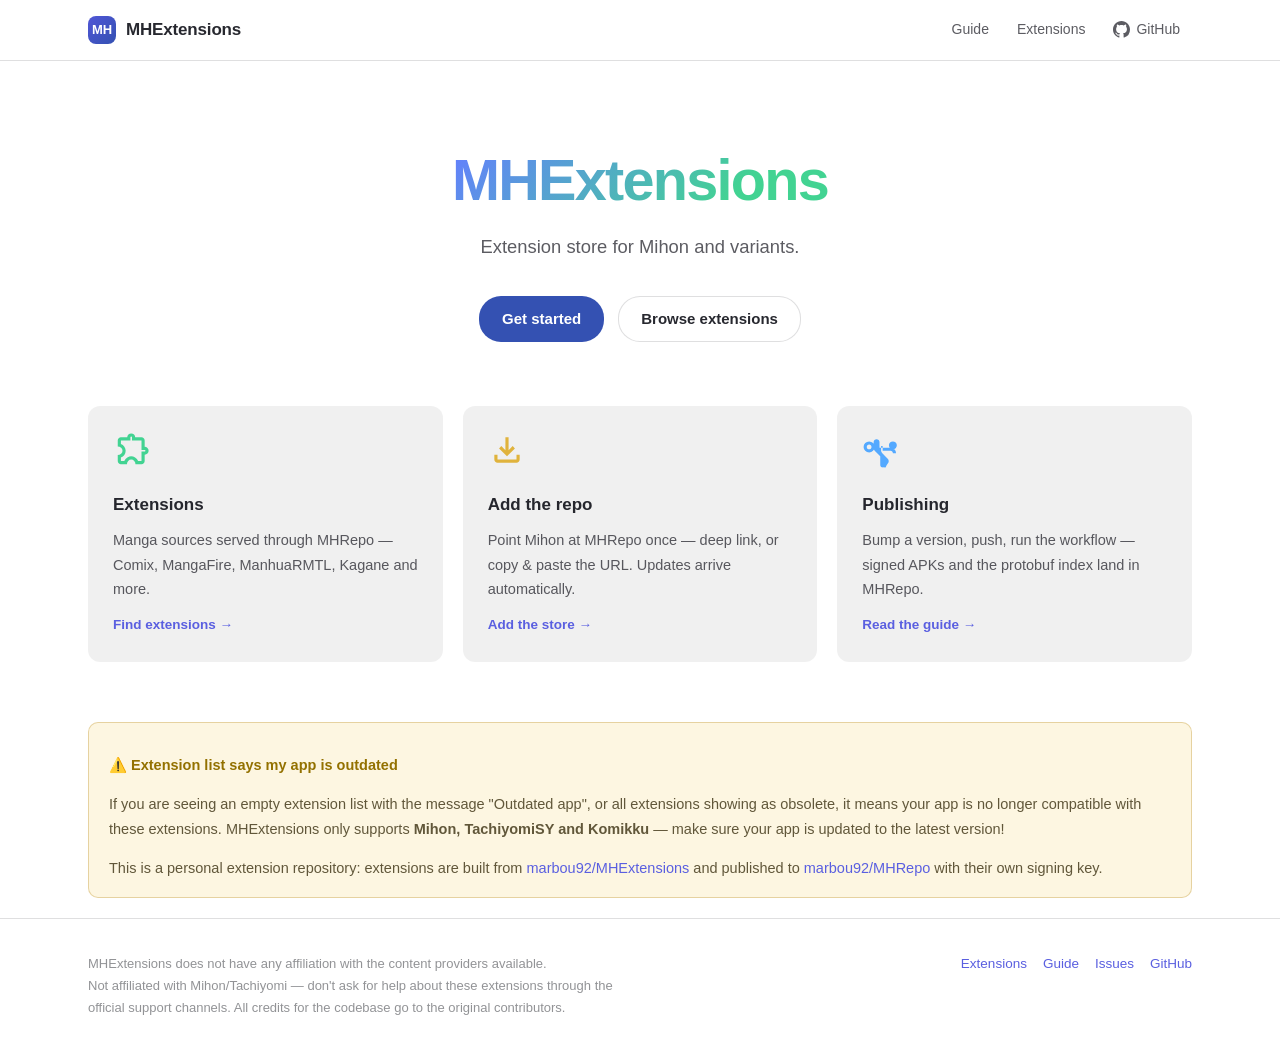
==== docs/index.html @ e00ef1f7 "docs(site): ship the GitHub Pages site in docs/ + update-site workflow — zero build, keiyoushi look," ====
<!DOCTYPE html>
<html lang="en">
<head>
  <meta charset="utf-8">
  <meta name="viewport" content="width=device-width, initial-scale=1">
  <title>MHExtensions</title>
  <meta name="description" content="Extension store for Mihon and variants.">
  <link rel="icon" type="image/png" href="./icons/comixto.png">
  <link rel="stylesheet" href="./assets/style.css">
</head>
<body>
  <header class="navbar">
    <div class="container nav-inner">
      <a class="brand" href="./index.html"><span class="logo">MH</span>MHExtensions</a>
      <nav class="nav-links" aria-label="Main navigation">
        <a href="./guide.html">Guide</a>
        <a href="./extensions.html">Extensions</a>
        <a class="gh" href="https://github.com/marbou92/MHExtensions" target="_blank" rel="noopener noreferrer" aria-label="GitHub repository">
          <svg viewBox="0 0 16 16" fill="currentColor" aria-hidden="true"><path d="M8 0C3.58 0 0 3.58 0 8c0 3.54 2.29 6.53 5.47 7.59.4.07.55-.17.55-.38 0-.19-.01-.82-.01-1.49-2.01.37-2.53-.49-2.69-.94-.09-.23-.48-.94-.82-1.13-.28-.15-.68-.52-.01-.53.63-.01 1.08.58 1.23.82.72 1.21 1.87.87 2.33.66.07-.52.28-.87.51-1.07-1.78-.2-3.64-.89-3.64-3.95 0-.87.31-1.59.82-2.15-.08-.2-.36-1.02.08-2.12 0 0 .67-.21 2.2.82.64-.18 1.32-.27 2-.27s1.36.09 2 .27c1.53-1.04 2.2-.82 2.2-.82.44 1.1.16 1.92.08 2.12.51.56.82 1.27.82 2.15 0 3.07-1.87 3.75-3.65 3.95.29.25.54.73.54 1.48 0 1.07-.01 1.93-.01 2.2 0 .21.15.46.55.38A8.01 8.01 0 0 0 16 8c0-4.42-3.58-8-8-8Z"/></svg>
          <span>GitHub</span>
        </a>
      </nav>
    </div>
  </header>

  <main>
    <section class="hero container">
      <h1><span class="clip">MHExtensions</span></h1>
      <p class="tagline">Extension store for Mihon and variants.</p>
      <div class="actions">
        <a class="btn btn-brand" href="./guide.html">Get started</a>
        <a class="btn btn-alt" href="./extensions.html">Browse extensions</a>
      </div>
    </section>

    <section class="container" aria-label="Highlights">
      <div class="features">
        <a class="feature" href="./extensions.html">
          <div class="icon">
            <svg height="38" width="38" viewBox="0 -960 960 960" fill="var(--green)" aria-hidden="true"><path d="M352-120H200q-33 0-56.5-23.5T120-200v-152q48 0 84-30.5t36-77.5q0-47-36-77.5T120-568v-152q0-33 23.5-56.5T200-800h160q0-42 29-71t71-29q42 0 71 29t29 71h160q33 0 56.5 23.5T800-720v160q42 0 71 29t29 71q0 42-29 71t-71 29v160q0 33-23.5 56.5T720-120H568q0-50-31.5-85T460-240q-45 0-76.5 35T352-120Zm-152-80h85q24-66 77-93t98-27q45 0 98 27t77 93h85v-240h80q8 0 14-6t6-14q0-8-6-14t-14-6h-80v-240H480v-80q0-8-6-14t-14-6q-8 0-14 6t-6 14v80H200v88q54 20 87 67t33 105q0 57-33 104t-87 68v88Zm310-310Z"/></svg>
          </div>
          <h3>Extensions</h3>
          <p>Manga sources served through MHRepo — Comix, MangaFire, ManhuaRMTL, Kagane and more.</p>
          <div class="link-text"><span>Find extensions →</span></div>
        </a>
        <a class="feature" href="./add-repo.html">
          <div class="icon">
            <svg height="38" width="38" viewBox="0 -960 960 960" fill="var(--yellow)" aria-hidden="true"><path d="M480-320 280-520l56-58 104 104v-326h80v326l104-104 56 58-200 200ZM240-160q-33 0-56.5-23.5T160-240v-120h80v120h480v-120h80v120q0 33-23.5 56.5T720-160H240Z"/></svg>
          </div>
          <h3>Add the repo</h3>
          <p>Point Mihon at MHRepo once — deep link, or copy &amp; paste the URL. Updates arrive automatically.</p>
          <div class="link-text"><span>Add the store →</span></div>
        </a>
        <a class="feature" href="./guide.html#publishing">
          <div class="icon">
            <svg height="38" width="38" viewBox="0 -960 960 960" fill="var(--blue)" aria-hidden="true"><path d="M521-40q-25 0-42.5-17.5T461-100v-219L320-462q-12-12-19-29t-7-37v-152q0-32 21-53t53-21q32 0 53 21t21 53v140h278q60 0 100 41t40 99h-80q0-26-17-43t-43-17H522v-120h-40v104q0 25 10 47.5t27 39.5l130 129q14 14 20 30.5t6 32.5q0 34-23.5 56.5T595-40l-74-2ZM180-417q-58 0-99-41T40-557q0-58 41-99t99-41q58 0 99 41t41 99q0 58-41 99t-99 41Zm600-80q-42 0-71-29t-29-71q0-42 29-71t71-29q42 0 71 29t29 71q0 42-29 71t-71 29ZM180-497q25 0 42.5-17.5T240-557q0-25-17.5-42.5T180-617q-25 0-42.5 17.5T120-557q0 25 17.5 42.5T180-497Z"/></svg>
          </div>
          <h3>Publishing</h3>
          <p>Bump a version, push, run the workflow — signed APKs and the protobuf index land in MHRepo.</p>
          <div class="link-text"><span>Read the guide →</span></div>
        </a>
      </div>

      <div class="block block-warning">
        <p class="block-title">⚠️ Extension list says my app is outdated</p>
        <p>
          If you are seeing an empty extension list with the message "Outdated app", or all extensions
          showing as obsolete, it means your app is no longer compatible with these extensions.
          MHExtensions only supports <strong>Mihon, TachiyomiSY and Komikku</strong> — make sure your app
          is updated to the latest version!
        </p>
        <p style="margin: 10px 0 0">
          This is a personal extension repository: extensions are built from
          <a href="https://github.com/marbou92/MHExtensions" target="_blank" rel="noopener noreferrer">marbou92/MHExtensions</a>
          and published to
          <a href="https://github.com/marbou92/MHRepo" target="_blank" rel="noopener noreferrer">marbou92/MHRepo</a>
          with their own signing key.
        </p>
      </div>
    </section>
  </main>

  <footer class="footer">
    <div class="container inner">
      <p>
        MHExtensions does not have any affiliation with the content providers available.<br>
        Not affiliated with Mihon/Tachiyomi — don't ask for help about these extensions through the
        official support channels. All credits for the codebase go to the original contributors.
      </p>
      <div class="links">
        <a href="./extensions.html">Extensions</a>
        <a href="./guide.html">Guide</a>
        <a href="https://github.com/marbou92/MHExtensions/issues" target="_blank" rel="noopener noreferrer">Issues</a>
        <a href="https://github.com/marbou92/MHExtensions" target="_blank" rel="noopener noreferrer">GitHub</a>
      </div>
    </div>
  </footer>
</body>
</html>
---- docs/assets/style.css ----
/* MHExtensions — keiyoushi-style site (VitePress look, zero build) */

:root {
  color-scheme: dark;
  --bg: #1e1e20;
  --bg-alt: #161618;
  --elv: #202127;
  --soft: rgba(128, 128, 136, 0.14);
  --text: rgba(235, 235, 245, 0.86);
  --muted: rgba(235, 235, 245, 0.6);
  --faint: rgba(235, 235, 245, 0.38);
  --divider: rgba(82, 82, 89, 0.32);
  --brand-1: #747bff;
  --brand-2: #646cff;
  --brand-3: #3451b2;
  --brand-soft: rgba(100, 108, 255, 0.14);
  --green: #42d392;
  --yellow: #e0b33c;
  --blue: #54a9ff;
  --code-text: #d3d6f6;
  --warn-bg: rgba(234, 179, 8, 0.12);
  --warn-border: rgba(234, 179, 8, 0.3);
  --warn-title: #e0b33c;
  --warn-text: rgba(235, 227, 205, 0.86);
  --shadow: 0 12px 32px rgba(0, 0, 0, 0.35);
}

@media (prefers-color-scheme: light) {
  :root {
    color-scheme: light;
    --bg: #ffffff;
    --bg-alt: #f6f6f7;
    --elv: #ffffff;
    --soft: rgba(8, 8, 8, 0.06);
    --text: rgba(7, 8, 16, 0.87);
    --muted: rgba(7, 8, 16, 0.66);
    --faint: rgba(7, 8, 16, 0.44);
    --divider: rgba(60, 60, 67, 0.16);
    --brand-1: #5a5fe0;
    --brand-2: #5056d6;
    --brand-3: #3451b2;
    --brand-soft: rgba(100, 108, 255, 0.1);
    --code-text: #3b3e63;
    --warn-bg: rgba(234, 179, 8, 0.12);
    --warn-border: rgba(180, 130, 10, 0.3);
    --warn-title: #937100;
    --warn-text: rgba(80, 70, 40, 0.9);
    --shadow: 0 12px 32px rgba(0, 0, 0, 0.08);
  }
}

* { box-sizing: border-box; }

html { scroll-behavior: smooth; }

body {
  margin: 0;
  background: var(--bg);
  color: var(--text);
  font-family: -apple-system, BlinkMacSystemFont, "Segoe UI", Roboto, "Helvetica Neue", Arial,
    "Noto Sans", sans-serif;
  font-size: 16px;
  line-height: 1.7;
  -webkit-font-smoothing: antialiased;
}

a { color: var(--brand-1); text-decoration: none; }
a:hover { color: var(--brand-2); }

img { max-width: 100%; }

code, .mono {
  font-family: ui-monospace, SFMono-Regular, "SF Mono", Menlo, Consolas, "Liberation Mono", monospace;
}

code {
  background: var(--brand-soft);
  color: var(--code-text);
  border-radius: 4px;
  padding: 2px 6px;
  font-size: 0.875em;
}

pre {
  background: var(--bg-alt);
  border: 1px solid var(--divider);
  border-radius: 10px;
  padding: 14px 16px;
  overflow-x: auto;
  font-size: 13.5px;
  line-height: 1.6;
}

pre code { background: none; padding: 0; color: var(--code-text); }

.container { max-width: 1152px; margin: 0 auto; padding: 0 24px; }

/* ---------- Navbar ---------- */

.navbar {
  position: sticky;
  top: 0;
  z-index: 40;
  background: color-mix(in srgb, var(--bg) 82%, transparent);
  -webkit-backdrop-filter: blur(12px);
  backdrop-filter: blur(12px);
  border-bottom: 1px solid var(--divider);
}

.nav-inner { display: flex; align-items: center; justify-content: space-between; height: 60px; }

.brand {
  display: inline-flex;
  align-items: center;
  gap: 10px;
  font-weight: 700;
  font-size: 17px;
  color: var(--text);
  letter-spacing: -0.01em;
}
.brand:hover { color: var(--text); }
.brand .logo {
  width: 28px;
  height: 28px;
  border-radius: 8px;
  background: linear-gradient(135deg, var(--brand-2), var(--brand-3));
  display: inline-flex;
  align-items: center;
  justify-content: center;
  color: #fff;
  font-size: 13px;
  font-weight: 800;
}

.nav-links { display: flex; align-items: center; gap: 4px; }
.nav-links a {
  color: var(--muted);
  font-size: 14px;
  font-weight: 500;
  padding: 7px 12px;
  border-radius: 8px;
  display: inline-flex;
  align-items: center;
  gap: 6px;
}
.nav-links a:hover { color: var(--text); background: var(--soft); }
.nav-links a.active { color: var(--text); }
.nav-links .gh svg { width: 17px; height: 17px; display: block; }

/* ---------- Hero ---------- */

.hero { padding: 88px 0 56px; text-align: center; }
.hero h1 {
  margin: 0;
  font-size: clamp(2.4rem, 6vw, 3.6rem);
  font-weight: 800;
  letter-spacing: -0.03em;
  line-height: 1.1;
}
.hero h1 .clip {
  background: linear-gradient(315deg, var(--green) 25%, #647eff);
  -webkit-background-clip: text;
  background-clip: text;
  color: transparent;
}
.tagline {
  margin: 20px auto 0;
  max-width: 580px;
  color: var(--muted);
  font-size: 1.15rem;
  line-height: 1.6;
}
.actions { margin-top: 34px; display: flex; gap: 14px; justify-content: center; flex-wrap: wrap; }

.btn {
  display: inline-flex;
  align-items: center;
  justify-content: center;
  gap: 8px;
  height: 46px;
  padding: 0 22px;
  border-radius: 22px;
  font-size: 15px;
  font-weight: 600;
  border: 1px solid transparent;
  cursor: pointer;
  transition: background 0.2s, border-color 0.2s, color 0.2s, transform 0.1s;
}
.btn:active { transform: scale(0.98); }
.btn-brand { background: var(--brand-3); color: #fff; }
.btn-brand:hover { background: var(--brand-2); color: #fff; }
.btn-alt { background: var(--elv); color: var(--text); border-color: var(--divider); }
.btn-alt:hover { border-color: var(--text); color: var(--text); }
.btn-small { height: 36px; padding: 0 14px; border-radius: 9px; font-size: 13.5px; }

/* ---------- Feature cards ---------- */

.features { display: grid; grid-template-columns: repeat(auto-fit, minmax(250px, 1fr)); gap: 20px; padding: 8px 0 40px; }
.feature {
  display: block;
  background: var(--soft);
  border: 1px solid transparent;
  border-radius: 12px;
  padding: 24px;
  color: var(--text);
  transition: border-color 0.25s, background 0.25s, transform 0.25s;
}
.feature:hover { border-color: var(--brand-2); background: var(--brand-soft); transform: translateY(-2px); color: var(--text); }
.feature .icon { margin-bottom: 14px; }
.feature .icon svg { width: 38px; height: 38px; }
.feature h3 { margin: 0 0 8px; font-size: 17px; }
.feature p { margin: 0; color: var(--muted); font-size: 14.5px; }
.feature .link-text { margin-top: 12px; font-size: 13.5px; font-weight: 600; }
.feature .link-text span { color: var(--brand-1); }

/* ---------- Custom blocks ---------- */

.block { border-radius: 10px; padding: 16px 20px; margin: 20px 0; font-size: 14.5px; }
.block-warning { background: var(--warn-bg); border: 1px solid var(--warn-border); color: var(--warn-text); }
.block-warning .block-title { color: var(--warn-title); font-weight: 700; margin-bottom: 6px; }
.block-warning a { color: var(--brand-1); }
.block-warning strong { color: var(--warn-text); }

/* ---------- Sections / docs ---------- */

.page { padding: 48px 0 72px; }
.page h1 { font-size: 2rem; letter-spacing: -0.02em; margin: 0 0 8px; }
.page .lead { color: var(--muted); margin: 0 0 28px; }

.doc h2 { font-size: 1.4rem; letter-spacing: -0.01em; margin: 44px 0 14px; scroll-margin-top: 80px; }
.doc h3 { font-size: 1.05rem; margin: 28px 0 10px; }
.doc p, .doc li { color: var(--muted); font-size: 15px; }
.doc strong { color: var(--text); }
.doc ol, .doc ul { padding-left: 24px; }
.doc li { margin: 7px 0; }
.doc table { width: 100%; border-collapse: collapse; font-size: 14px; margin: 14px 0; }
.doc th, .doc td { border: 1px solid var(--divider); padding: 9px 12px; text-align: left; vertical-align: top; }
.doc th { background: var(--soft); color: var(--text); font-weight: 600; }
.doc td code { white-space: nowrap; }

/* ---------- Repo / add-repo card ---------- */

.repo-card {
  background: var(--elv);
  border: 1px solid var(--divider);
  border-radius: 14px;
  padding: 22px;
  margin: 22px 0;
  box-shadow: var(--shadow);
}
.repo-card h3 { margin: 0 0 4px; font-size: 16px; }
.repo-card .sub { color: var(--muted); font-size: 13.5px; margin: 0 0 14px; }
.repo-row { display: flex; gap: 10px; align-items: stretch; flex-wrap: wrap; }
.repo-row code {
  flex: 1 1 320px;
  background: var(--bg-alt);
  border: 1px solid var(--divider);
  border-radius: 9px;
  padding: 11px 13px;
  font-size: 13.5px;
  color: var(--code-text);
  overflow-x: auto;
  white-space: nowrap;
  display: block;
}

.copy-btn {
  display: inline-flex;
  align-items: center;
  justify-content: center;
  gap: 6px;
  height: 42px;
  padding: 0 16px;
  border-radius: 9px;
  background: var(--brand-3);
  color: #fff;
  font-weight: 600;
  font-size: 13.5px;
  border: 1px solid transparent;
  cursor: pointer;
  transition: background 0.2s, transform 0.1s;
}
.copy-btn:hover { background: var(--brand-2); color: #fff; }
.copy-btn:active { transform: scale(0.97); }
.copy-btn.copied { background: #1d7a4f; }

/* ---------- Extension browser ---------- */

.toolbar { display: flex; flex-direction: column; gap: 14px; margin: 22px 0 18px; }
.search-wrap { position: relative; max-width: 460px; }
.search-wrap svg {
  position: absolute;
  left: 13px;
  top: 50%;
  transform: translateY(-50%);
  width: 16px;
  height: 16px;
  color: var(--faint);
  pointer-events: none;
}
.search {
  width: 100%;
  height: 44px;
  border-radius: 10px;
  border: 1px solid var(--divider);
  background: var(--elv);
  color: var(--text);
  padding: 0 14px 0 38px;
  font-size: 14.5px;
  outline: none;
  transition: border-color 0.2s;
}
.search::placeholder { color: var(--faint); }
.search:focus { border-color: var(--brand-2); }

.chips { display: flex; gap: 8px; flex-wrap: wrap; align-items: center; }
.chip {
  border: 1px solid var(--divider);
  background: transparent;
  color: var(--muted);
  border-radius: 999px;
  padding: 5px 14px;
  font-size: 13px;
  font-weight: 500;
  cursor: pointer;
  transition: border-color 0.2s, background 0.2s, color 0.2s;
}
.chip:hover { color: var(--text); border-color: var(--text); }
.chip.active { background: var(--brand-soft); border-color: var(--brand-2); color: var(--brand-1); }

.count { color: var(--faint); font-size: 13px; margin-left: auto; }

.grid { display: grid; grid-template-columns: repeat(auto-fill, minmax(270px, 1fr)); gap: 16px; }

.ext-card {
  display: flex;
  flex-direction: column;
  gap: 10px;
  background: var(--elv);
  border: 1px solid var(--divider);
  border-radius: 12px;
  padding: 16px;
  transition: border-color 0.2s, transform 0.2s, box-shadow 0.2s;
}
.ext-card:hover { border-color: var(--brand-2); transform: translateY(-2px); box-shadow: var(--shadow); }
.ext-head { display: flex; align-items: center; gap: 12px; }
.ext-head img { width: 44px; height: 44px; border-radius: 10px; background: var(--bg-alt); }
.ext-title { min-width: 0; }
.ext-name { font-weight: 700; font-size: 15px; color: var(--text); line-height: 1.3; }
.ext-ver {
  display: inline-block;
  font-family: ui-monospace, SFMono-Regular, Menlo, monospace;
  font-size: 11.5px;
  color: var(--brand-1);
  background: var(--brand-soft);
  border-radius: 5px;
  padding: 1px 6px;
  margin-top: 2px;
}
.ext-pkg { font-family: ui-monospace, SFMono-Regular, Menlo, monospace; font-size: 12px; color: var(--faint); word-break: break-all; }
.ext-langs { display: flex; flex-wrap: wrap; gap: 6px; }
.lang-chip {
  font-size: 11.5px;
  color: var(--muted);
  border: 1px solid var(--divider);
  border-radius: 999px;
  padding: 1px 9px;
}
.ext-note { font-size: 13px; color: var(--muted); line-height: 1.55; margin: 0; }
.ext-foot { display: flex; align-items: center; justify-content: space-between; gap: 10px; margin-top: auto; padding-top: 4px; }
.ext-site { font-size: 12.5px; color: var(--faint); overflow: hidden; text-overflow: ellipsis; white-space: nowrap; }
.ext-site:hover { color: var(--brand-1); }

.skeleton {
  border-radius: 12px;
  background: linear-gradient(90deg, var(--elv) 25%, var(--soft) 50%, var(--elv) 75%);
  background-size: 200% 100%;
  animation: shimmer 1.4s infinite;
  height: 150px;
}
@keyframes shimmer { to { background-position: -200% 0; } }

.load-error { display: none; }

/* ---------- Footer ---------- */

.footer { border-top: 1px solid var(--divider); padding: 34px 0 44px; }
.footer .inner { display: flex; flex-wrap: wrap; gap: 18px; justify-content: space-between; align-items: flex-start; }
.footer p { margin: 0; color: var(--faint); font-size: 13px; max-width: 560px; }
.footer .links { display: flex; gap: 16px; font-size: 13.5px; }

/* ---------- Responsive ---------- */

@media (max-width: 640px) {
  .hero { padding: 56px 0 40px; }
  .nav-inner { height: 54px; }
  .nav-links a { padding: 7px 9px; font-size: 13.5px; }
  .nav-links .gh span { display: none; }
  .count { margin-left: 0; }
  .grid { grid-template-columns: 1fr; }
  .page { padding: 32px 0 56px; }
}
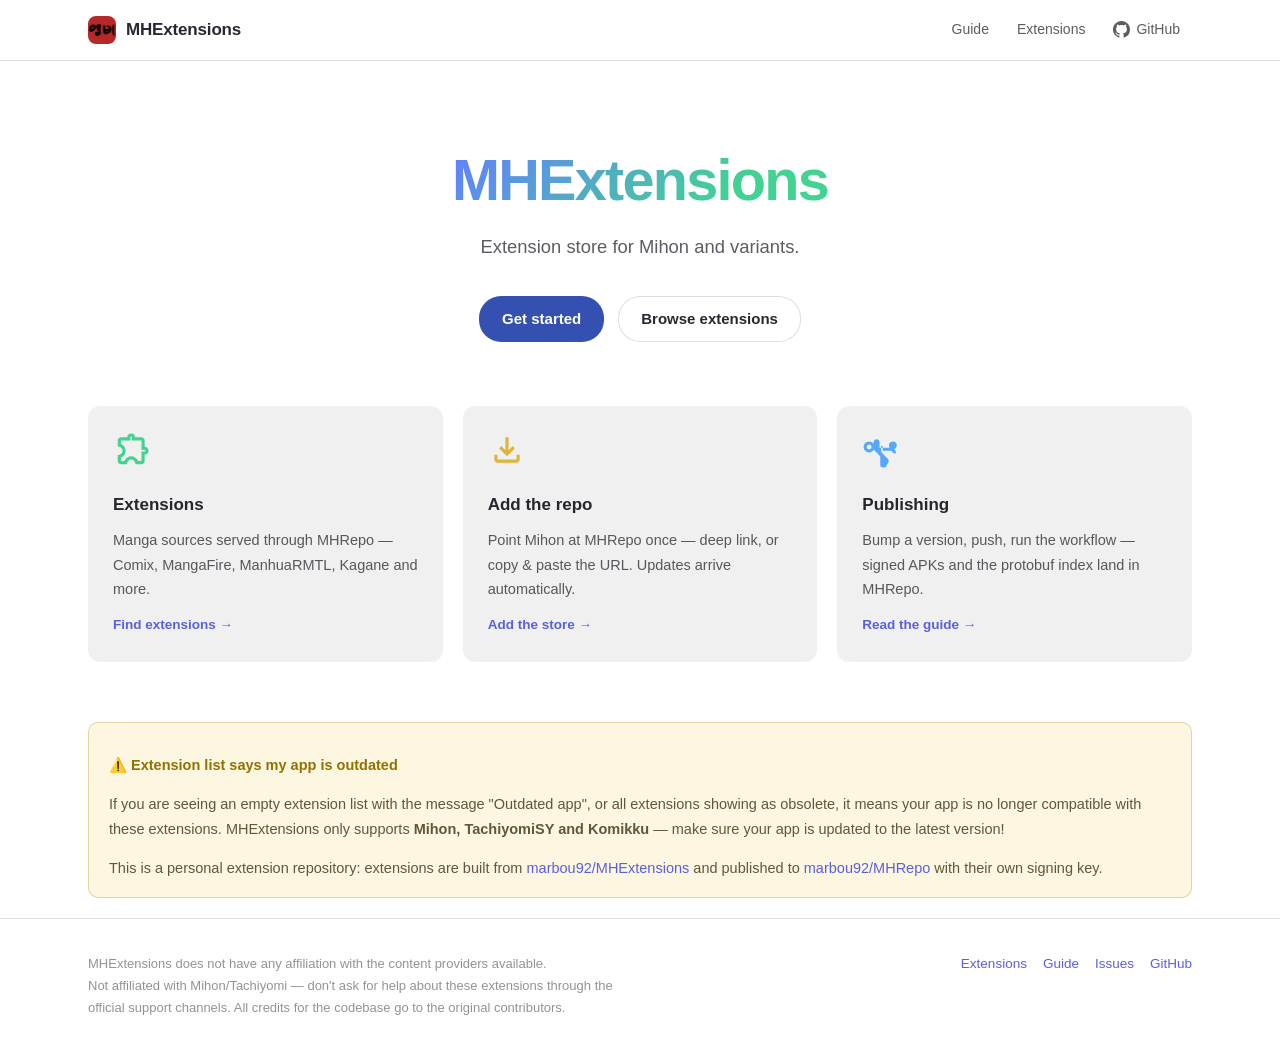
==== commit 9efb4db8: "docs(site): directory-based pages with .html redirect stubs + avatar branding; README credits keiyou" ====
--- a/docs/index.html
+++ b/docs/index.html
@@ -5,16 +5,16 @@
   <meta name="viewport" content="width=device-width, initial-scale=1">
   <title>MHExtensions</title>
   <meta name="description" content="Extension store for Mihon and variants.">
-  <link rel="icon" type="image/png" href="./icons/comixto.png">
+  <link rel="icon" type="image/png" href="./assets/avatar.png">
   <link rel="stylesheet" href="./assets/style.css">
 </head>
 <body>
   <header class="navbar">
     <div class="container nav-inner">
-      <a class="brand" href="./index.html"><span class="logo">MH</span>MHExtensions</a>
+      <a class="brand" href="./"><img class="logo-img" src="./assets/avatar.png" alt="marbou92 GitHub avatar" width="28" height="28">MHExtensions</a>
       <nav class="nav-links" aria-label="Main navigation">
-        <a href="./guide.html">Guide</a>
-        <a href="./extensions.html">Extensions</a>
+        <a href="./guide/">Guide</a>
+        <a href="./extensions/">Extensions</a>
         <a class="gh" href="https://github.com/marbou92/MHExtensions" target="_blank" rel="noopener noreferrer" aria-label="GitHub repository">
           <svg viewBox="0 0 16 16" fill="currentColor" aria-hidden="true"><path d="M8 0C3.58 0 0 3.58 0 8c0 3.54 2.29 6.53 5.47 7.59.4.07.55-.17.55-.38 0-.19-.01-.82-.01-1.49-2.01.37-2.53-.49-2.69-.94-.09-.23-.48-.94-.82-1.13-.28-.15-.68-.52-.01-.53.63-.01 1.08.58 1.23.82.72 1.21 1.87.87 2.33.66.07-.52.28-.87.51-1.07-1.78-.2-3.64-.89-3.64-3.95 0-.87.31-1.59.82-2.15-.08-.2-.36-1.02.08-2.12 0 0 .67-.21 2.2.82.64-.18 1.32-.27 2-.27s1.36.09 2 .27c1.53-1.04 2.2-.82 2.2-.82.44 1.1.16 1.92.08 2.12.51.56.82 1.27.82 2.15 0 3.07-1.87 3.75-3.65 3.95.29.25.54.73.54 1.48 0 1.07-.01 1.93-.01 2.2 0 .21.15.46.55.38A8.01 8.01 0 0 0 16 8c0-4.42-3.58-8-8-8Z"/></svg>
           <span>GitHub</span>
@@ -28,14 +28,14 @@
       <h1><span class="clip">MHExtensions</span></h1>
       <p class="tagline">Extension store for Mihon and variants.</p>
       <div class="actions">
-        <a class="btn btn-brand" href="./guide.html">Get started</a>
-        <a class="btn btn-alt" href="./extensions.html">Browse extensions</a>
+        <a class="btn btn-brand" href="./guide/">Get started</a>
+        <a class="btn btn-alt" href="./extensions/">Browse extensions</a>
       </div>
     </section>
 
     <section class="container" aria-label="Highlights">
       <div class="features">
-        <a class="feature" href="./extensions.html">
+        <a class="feature" href="./extensions/">
           <div class="icon">
             <svg height="38" width="38" viewBox="0 -960 960 960" fill="var(--green)" aria-hidden="true"><path d="M352-120H200q-33 0-56.5-23.5T120-200v-152q48 0 84-30.5t36-77.5q0-47-36-77.5T120-568v-152q0-33 23.5-56.5T200-800h160q0-42 29-71t71-29q42 0 71 29t29 71h160q33 0 56.5 23.5T800-720v160q42 0 71 29t29 71q0 42-29 71t-71 29v160q0 33-23.5 56.5T720-120H568q0-50-31.5-85T460-240q-45 0-76.5 35T352-120Zm-152-80h85q24-66 77-93t98-27q45 0 98 27t77 93h85v-240h80q8 0 14-6t6-14q0-8-6-14t-14-6h-80v-240H480v-80q0-8-6-14t-14-6q-8 0-14 6t-6 14v80H200v88q54 20 87 67t33 105q0 57-33 104t-87 68v88Zm310-310Z"/></svg>
           </div>
@@ -43,7 +43,7 @@
           <p>Manga sources served through MHRepo — Comix, MangaFire, ManhuaRMTL, Kagane and more.</p>
           <div class="link-text"><span>Find extensions →</span></div>
         </a>
-        <a class="feature" href="./add-repo.html">
+        <a class="feature" href="./add-repo/">
           <div class="icon">
             <svg height="38" width="38" viewBox="0 -960 960 960" fill="var(--yellow)" aria-hidden="true"><path d="M480-320 280-520l56-58 104 104v-326h80v326l104-104 56 58-200 200ZM240-160q-33 0-56.5-23.5T160-240v-120h80v120h480v-120h80v120q0 33-23.5 56.5T720-160H240Z"/></svg>
           </div>
@@ -51,7 +51,7 @@
           <p>Point Mihon at MHRepo once — deep link, or copy &amp; paste the URL. Updates arrive automatically.</p>
           <div class="link-text"><span>Add the store →</span></div>
         </a>
-        <a class="feature" href="./guide.html#publishing">
+        <a class="feature" href="./guide/#publishing">
           <div class="icon">
             <svg height="38" width="38" viewBox="0 -960 960 960" fill="var(--blue)" aria-hidden="true"><path d="M521-40q-25 0-42.5-17.5T461-100v-219L320-462q-12-12-19-29t-7-37v-152q0-32 21-53t53-21q32 0 53 21t21 53v140h278q60 0 100 41t40 99h-80q0-26-17-43t-43-17H522v-120h-40v104q0 25 10 47.5t27 39.5l130 129q14 14 20 30.5t6 32.5q0 34-23.5 56.5T595-40l-74-2ZM180-417q-58 0-99-41T40-557q0-58 41-99t99-41q58 0 99 41t41 99q0 58-41 99t-99 41Zm600-80q-42 0-71-29t-29-71q0-42 29-71t71-29q42 0 71 29t29 71q0 42-29 71t-71 29ZM180-497q25 0 42.5-17.5T240-557q0-25-17.5-42.5T180-617q-25 0-42.5 17.5T120-557q0 25 17.5 42.5T180-497Z"/></svg>
           </div>
@@ -88,8 +88,8 @@
         official support channels. All credits for the codebase go to the original contributors.
       </p>
       <div class="links">
-        <a href="./extensions.html">Extensions</a>
-        <a href="./guide.html">Guide</a>
+        <a href="./extensions/">Extensions</a>
+        <a href="./guide/">Guide</a>
         <a href="https://github.com/marbou92/MHExtensions/issues" target="_blank" rel="noopener noreferrer">Issues</a>
         <a href="https://github.com/marbou92/MHExtensions" target="_blank" rel="noopener noreferrer">GitHub</a>
       </div>
--- a/docs/assets/style.css
+++ b/docs/assets/style.css
@@ -119,17 +119,13 @@
   letter-spacing: -0.01em;
 }
 .brand:hover { color: var(--text); }
-.brand .logo {
+.brand .logo-img {
   width: 28px;
   height: 28px;
   border-radius: 8px;
-  background: linear-gradient(135deg, var(--brand-2), var(--brand-3));
-  display: inline-flex;
-  align-items: center;
-  justify-content: center;
-  color: #fff;
-  font-size: 13px;
-  font-weight: 800;
+  object-fit: cover;
+  display: block;
+  background: var(--bg-alt);
 }
 
 .nav-links { display: flex; align-items: center; gap: 4px; }
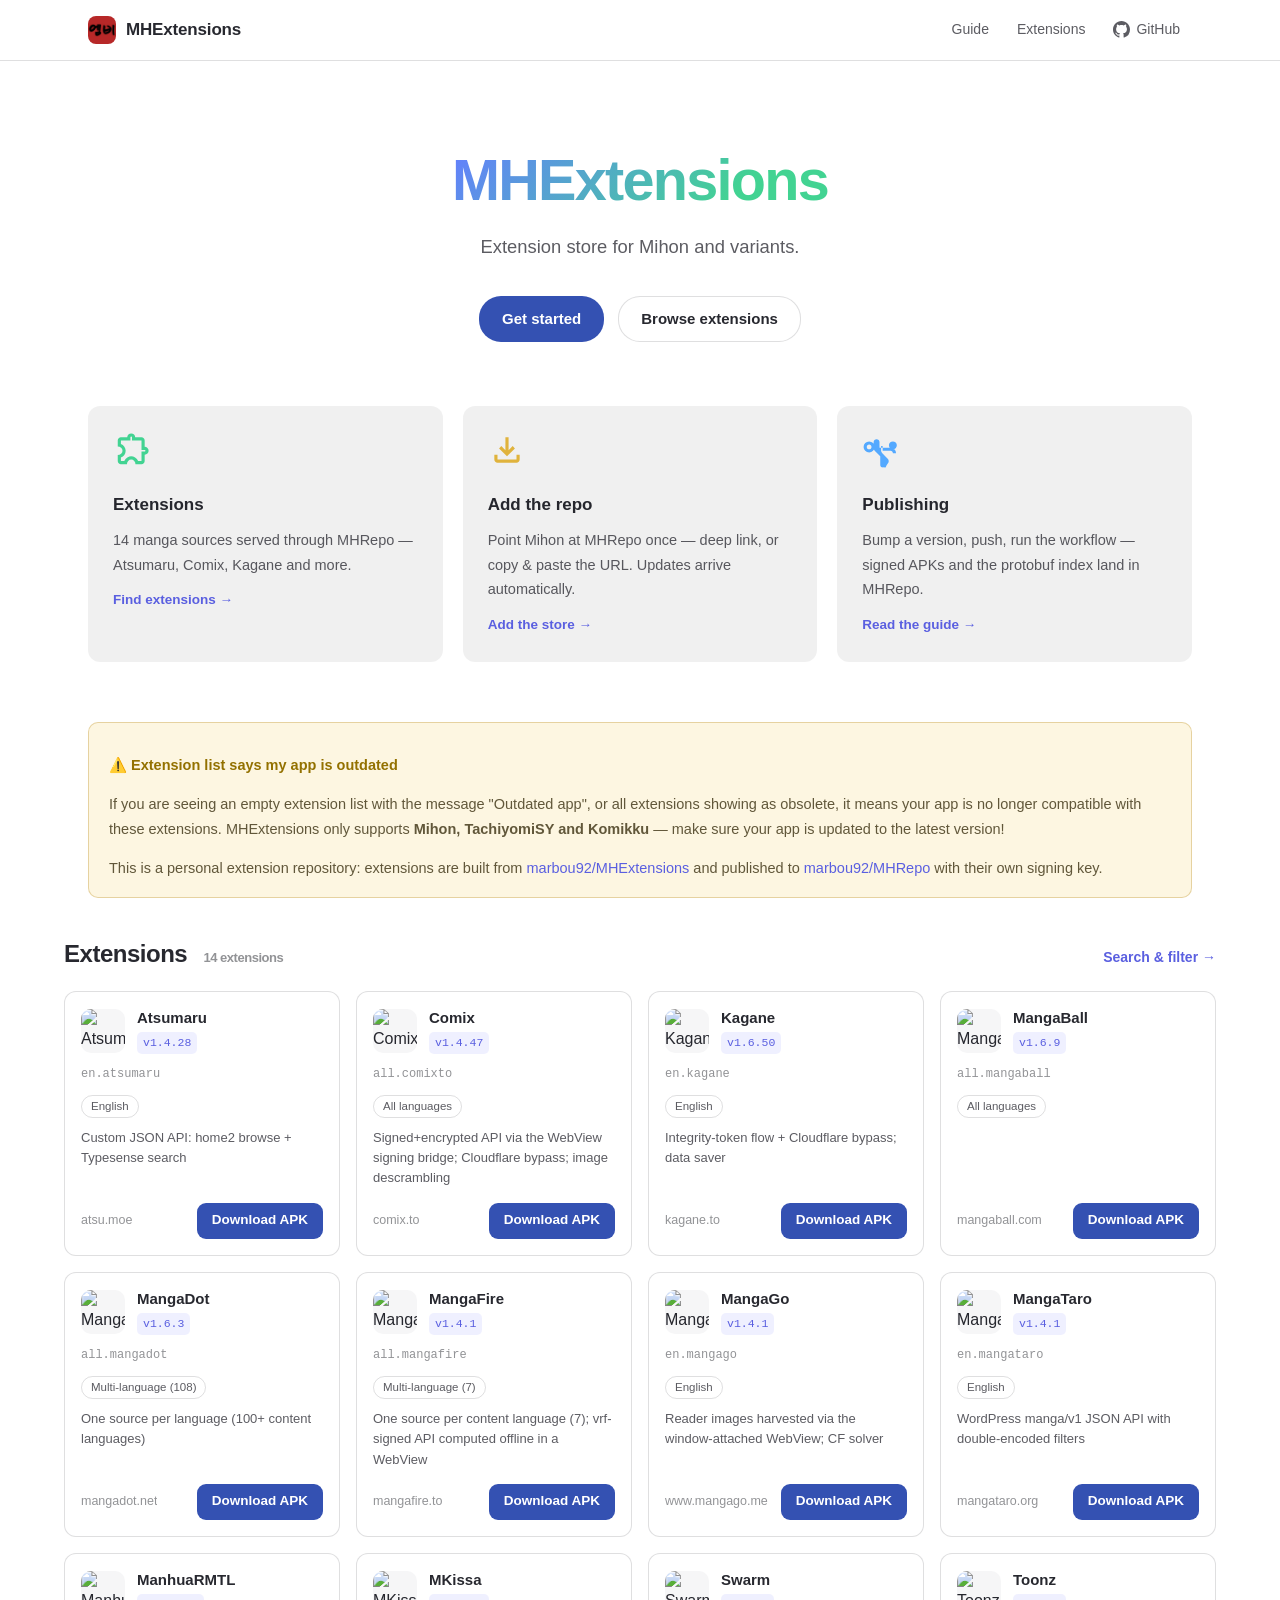
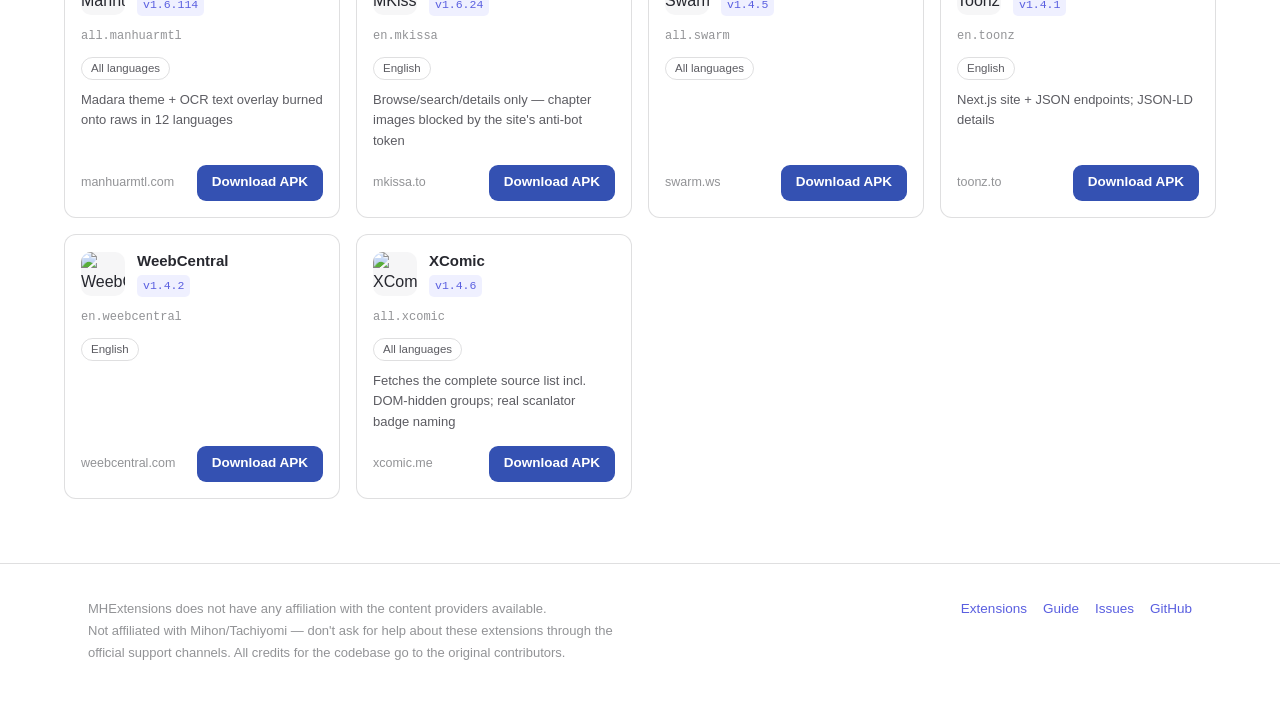
==== commit a6ba749f: "fix(ci+site): catalog lands via PR (protected main) + render all extension listings from index.json" ====
--- a/docs/index.html
+++ b/docs/index.html
@@ -40,7 +40,7 @@
             <svg height="38" width="38" viewBox="0 -960 960 960" fill="var(--green)" aria-hidden="true"><path d="M352-120H200q-33 0-56.5-23.5T120-200v-152q48 0 84-30.5t36-77.5q0-47-36-77.5T120-568v-152q0-33 23.5-56.5T200-800h160q0-42 29-71t71-29q42 0 71 29t29 71h160q33 0 56.5 23.5T800-720v160q42 0 71 29t29 71q0 42-29 71t-71 29v160q0 33-23.5 56.5T720-120H568q0-50-31.5-85T460-240q-45 0-76.5 35T352-120Zm-152-80h85q24-66 77-93t98-27q45 0 98 27t77 93h85v-240h80q8 0 14-6t6-14q0-8-6-14t-14-6h-80v-240H480v-80q0-8-6-14t-14-6q-8 0-14 6t-6 14v80H200v88q54 20 87 67t33 105q0 57-33 104t-87 68v88Zm310-310Z"/></svg>
           </div>
           <h3>Extensions</h3>
-          <p>Manga sources served through MHRepo — Comix, MangaFire, ManhuaRMTL, Kagane and more.</p>
+          <p><span id="ext-blurb">Manga sources served through MHRepo.</span></p>
           <div class="link-text"><span>Find extensions →</span></div>
         </a>
         <a class="feature" href="./add-repo/">
@@ -78,6 +78,26 @@
         </p>
       </div>
     </section>
+
+    <section class="home-exts container" aria-label="Extension catalog">
+      <div class="home-exts-head">
+        <h2>Extensions <span class="count" id="home-ext-count" aria-live="polite"></span></h2>
+        <a href="./extensions/">Search &amp; filter →</a>
+      </div>
+      <div class="grid" id="home-ext-grid" aria-live="polite">
+        <div class="skeleton"></div>
+        <div class="skeleton"></div>
+        <div class="skeleton"></div>
+        <div class="skeleton"></div>
+      </div>
+      <div class="block block-warning" id="home-ext-error" role="alert" style="display:none">
+        <p class="block-title">⚠️ Couldn't load the extension list</p>
+        <p>
+          <code>index.json</code> could not be fetched. When browsing locally, serve this folder over HTTP
+          (e.g. <code>python3 -m http.server -d docs</code>). On GitHub Pages it loads automatically.
+        </p>
+      </div>
+    </section>
   </main>
 
   <footer class="footer">
@@ -95,5 +115,7 @@
       </div>
     </div>
   </footer>
+
+  <script src="./assets/app.js" data-catalog="./index.json"></script>
 </body>
 </html>
--- a/docs/assets/style.css
+++ b/docs/assets/style.css
@@ -378,6 +378,26 @@
 
 .load-error { display: none; }
 
+/* ---------- Homepage showcase ---------- */
+
+.home-exts { padding: 16px 0 64px; }
+.home-exts-head {
+  display: flex;
+  align-items: baseline;
+  justify-content: space-between;
+  gap: 12px;
+  flex-wrap: wrap;
+  margin: 0 0 16px;
+}
+.home-exts-head h2 { margin: 0; font-size: 1.5rem; letter-spacing: -0.02em; }
+.home-exts-head .count { margin-left: 10px; }
+.home-exts-head a { font-size: 14px; font-weight: 600; }
+.home-exts .grid { margin-top: 4px; }
+
+/* ---------- Guide: generated extension notes ---------- */
+
+.notes-loading { color: var(--faint); font-style: italic; }
+
 /* ---------- Footer ---------- */
 
 .footer { border-top: 1px solid var(--divider); padding: 34px 0 44px; }
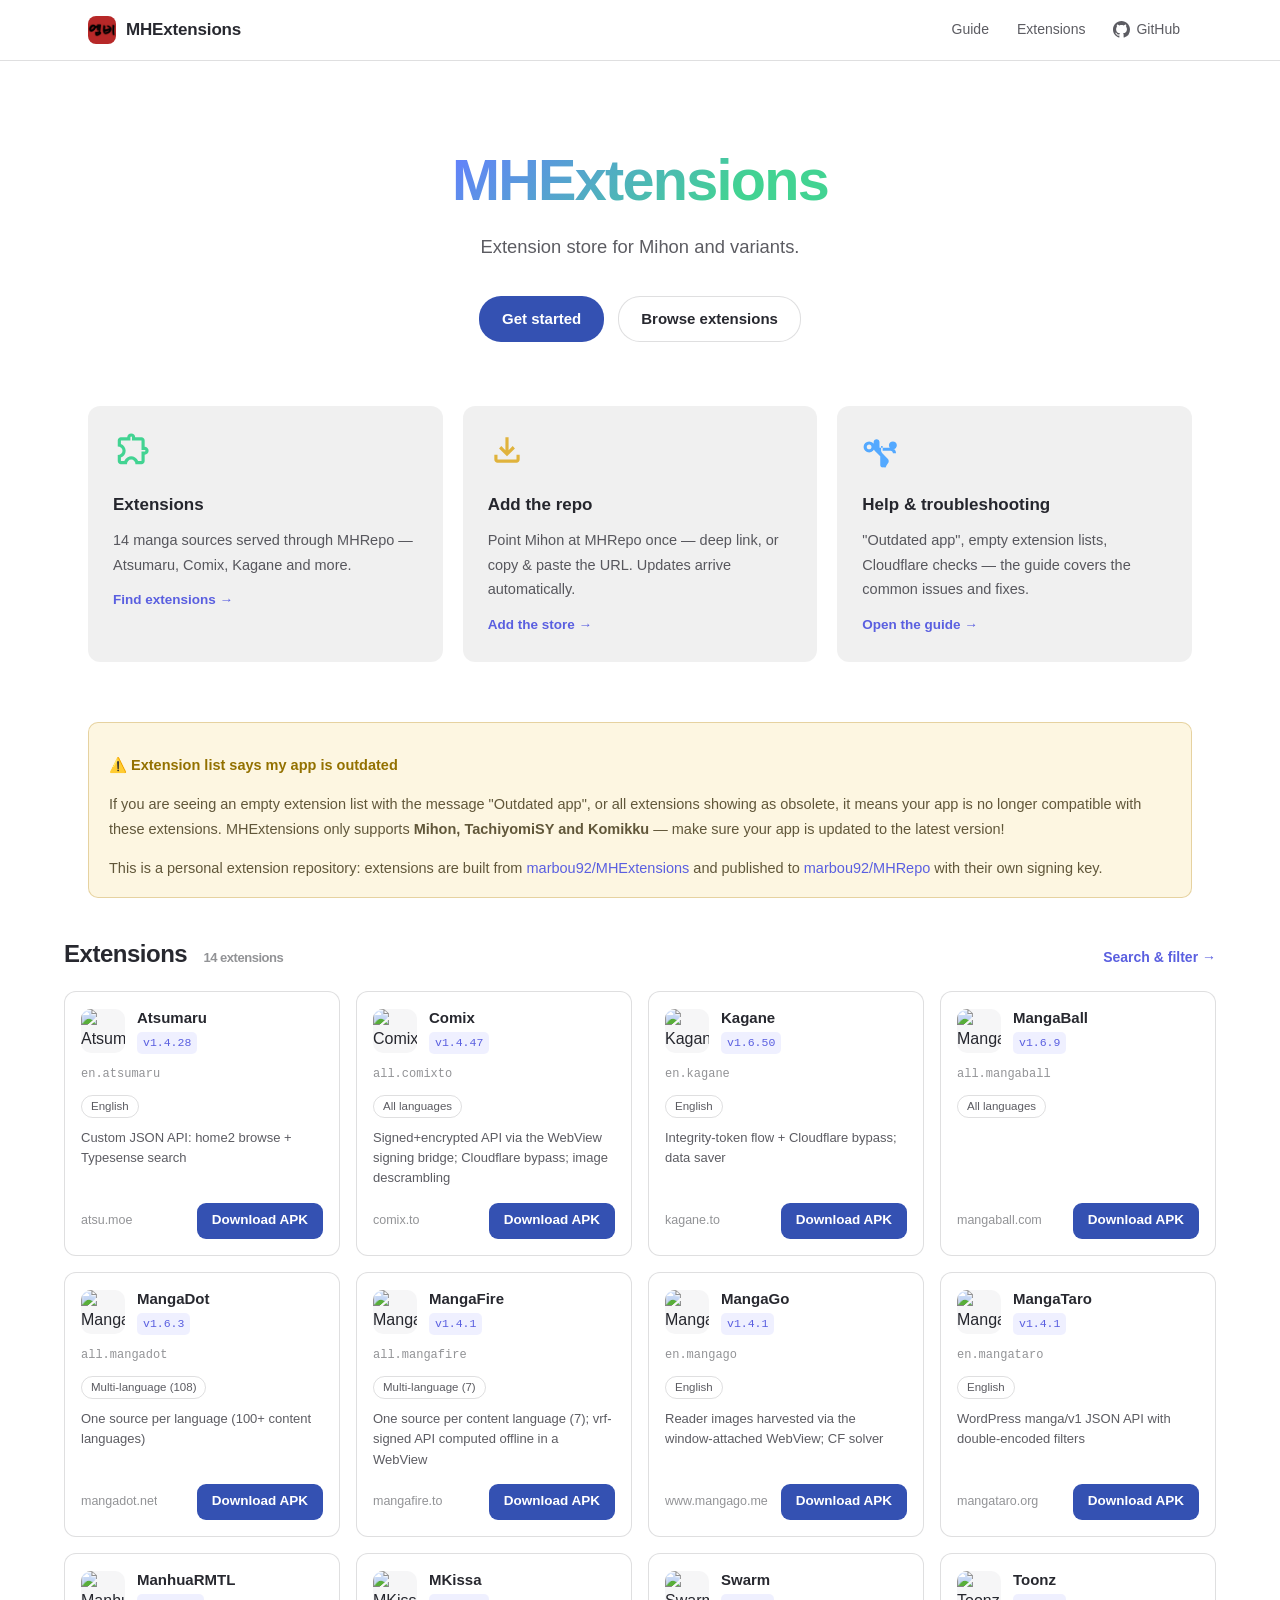
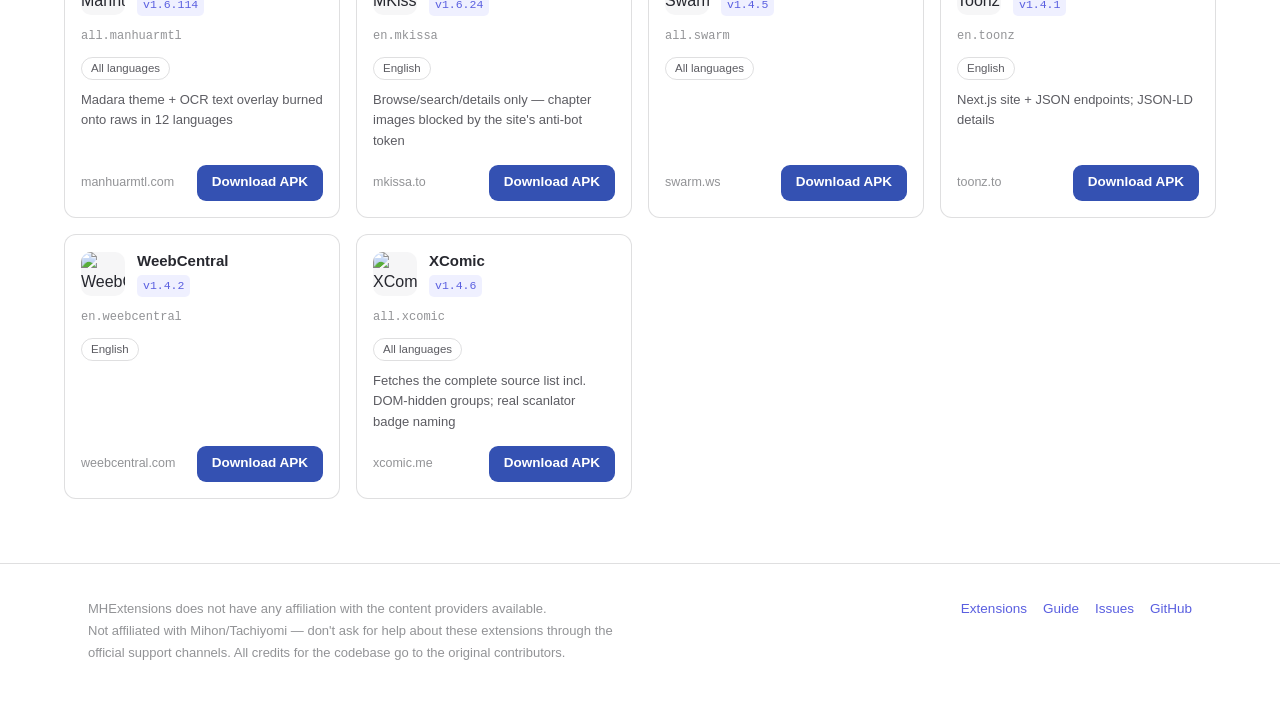
==== commit 0a62ae0e: "fix(ci): catalog PR job survives dirty worktree (renormalize gradlew.bat + sanitize tree pre-PR)" ====
--- a/docs/index.html
+++ b/docs/index.html
@@ -51,13 +51,13 @@
           <p>Point Mihon at MHRepo once — deep link, or copy &amp; paste the URL. Updates arrive automatically.</p>
           <div class="link-text"><span>Add the store →</span></div>
         </a>
-        <a class="feature" href="./guide/#publishing">
+        <a class="feature" href="./guide/#troubleshooting">
           <div class="icon">
             <svg height="38" width="38" viewBox="0 -960 960 960" fill="var(--blue)" aria-hidden="true"><path d="M521-40q-25 0-42.5-17.5T461-100v-219L320-462q-12-12-19-29t-7-37v-152q0-32 21-53t53-21q32 0 53 21t21 53v140h278q60 0 100 41t40 99h-80q0-26-17-43t-43-17H522v-120h-40v104q0 25 10 47.5t27 39.5l130 129q14 14 20 30.5t6 32.5q0 34-23.5 56.5T595-40l-74-2ZM180-417q-58 0-99-41T40-557q0-58 41-99t99-41q58 0 99 41t41 99q0 58-41 99t-99 41Zm600-80q-42 0-71-29t-29-71q0-42 29-71t71-29q42 0 71 29t29 71q0 42-29 71t-71 29ZM180-497q25 0 42.5-17.5T240-557q0-25-17.5-42.5T180-617q-25 0-42.5 17.5T120-557q0 25 17.5 42.5T180-497Z"/></svg>
           </div>
-          <h3>Publishing</h3>
-          <p>Bump a version, push, run the workflow — signed APKs and the protobuf index land in MHRepo.</p>
-          <div class="link-text"><span>Read the guide →</span></div>
+          <h3>Help &amp; troubleshooting</h3>
+          <p>"Outdated app", empty extension lists, Cloudflare checks — the guide covers the common issues and fixes.</p>
+          <div class="link-text"><span>Open the guide →</span></div>
         </a>
       </div>
 
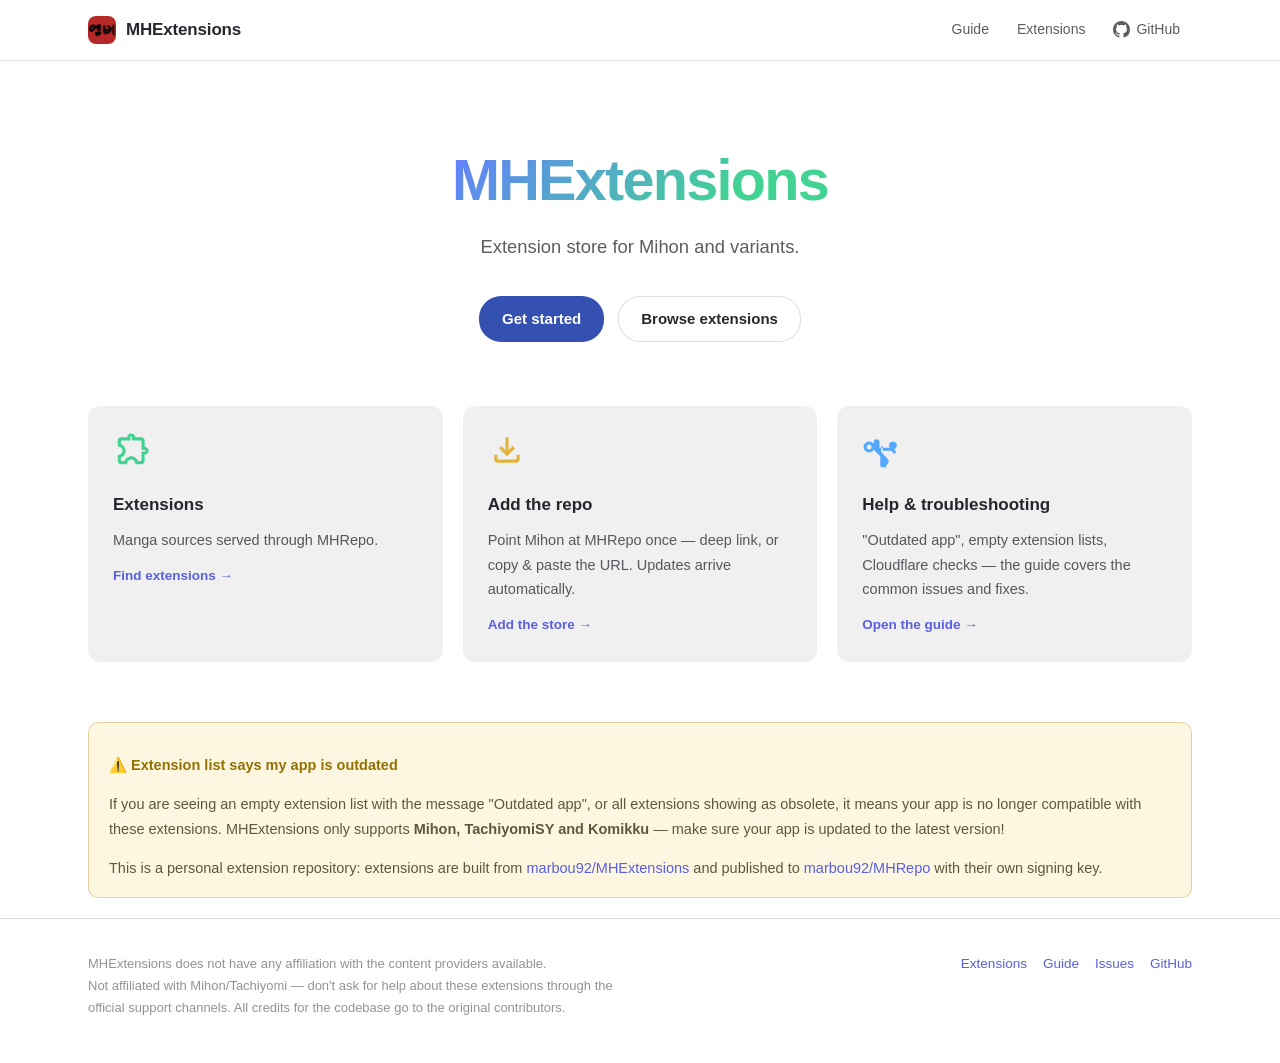
==== commit 37596130: "docs(site): extensions off the home page; MAINTAINING.md and all references removed" ====
--- a/docs/index.html
+++ b/docs/index.html
@@ -40,7 +40,7 @@
             <svg height="38" width="38" viewBox="0 -960 960 960" fill="var(--green)" aria-hidden="true"><path d="M352-120H200q-33 0-56.5-23.5T120-200v-152q48 0 84-30.5t36-77.5q0-47-36-77.5T120-568v-152q0-33 23.5-56.5T200-800h160q0-42 29-71t71-29q42 0 71 29t29 71h160q33 0 56.5 23.5T800-720v160q42 0 71 29t29 71q0 42-29 71t-71 29v160q0 33-23.5 56.5T720-120H568q0-50-31.5-85T460-240q-45 0-76.5 35T352-120Zm-152-80h85q24-66 77-93t98-27q45 0 98 27t77 93h85v-240h80q8 0 14-6t6-14q0-8-6-14t-14-6h-80v-240H480v-80q0-8-6-14t-14-6q-8 0-14 6t-6 14v80H200v88q54 20 87 67t33 105q0 57-33 104t-87 68v88Zm310-310Z"/></svg>
           </div>
           <h3>Extensions</h3>
-          <p><span id="ext-blurb">Manga sources served through MHRepo.</span></p>
+          <p>Manga sources served through MHRepo.</p>
           <div class="link-text"><span>Find extensions →</span></div>
         </a>
         <a class="feature" href="./add-repo/">
@@ -78,26 +78,6 @@
         </p>
       </div>
     </section>
-
-    <section class="home-exts container" aria-label="Extension catalog">
-      <div class="home-exts-head">
-        <h2>Extensions <span class="count" id="home-ext-count" aria-live="polite"></span></h2>
-        <a href="./extensions/">Search &amp; filter →</a>
-      </div>
-      <div class="grid" id="home-ext-grid" aria-live="polite">
-        <div class="skeleton"></div>
-        <div class="skeleton"></div>
-        <div class="skeleton"></div>
-        <div class="skeleton"></div>
-      </div>
-      <div class="block block-warning" id="home-ext-error" role="alert" style="display:none">
-        <p class="block-title">⚠️ Couldn't load the extension list</p>
-        <p>
-          <code>index.json</code> could not be fetched. When browsing locally, serve this folder over HTTP
-          (e.g. <code>python3 -m http.server -d docs</code>). On GitHub Pages it loads automatically.
-        </p>
-      </div>
-    </section>
   </main>
 
   <footer class="footer">
